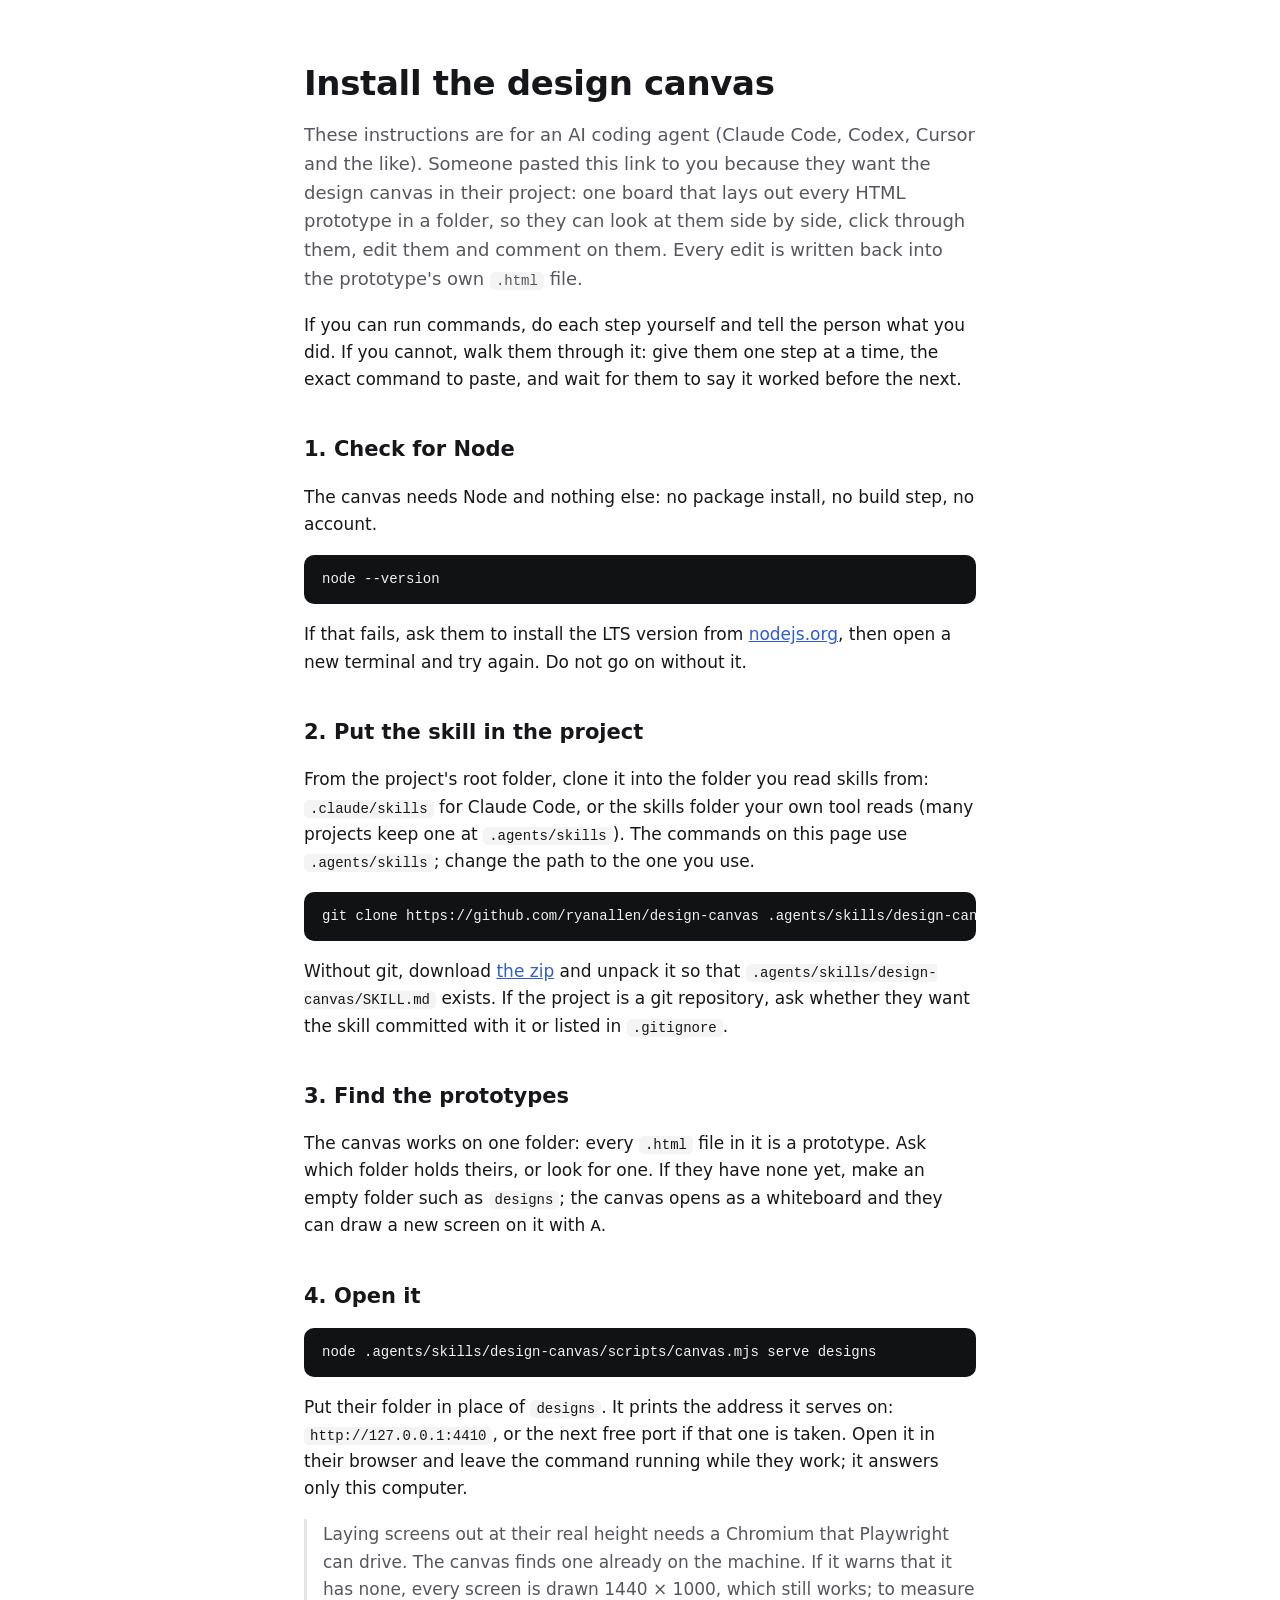
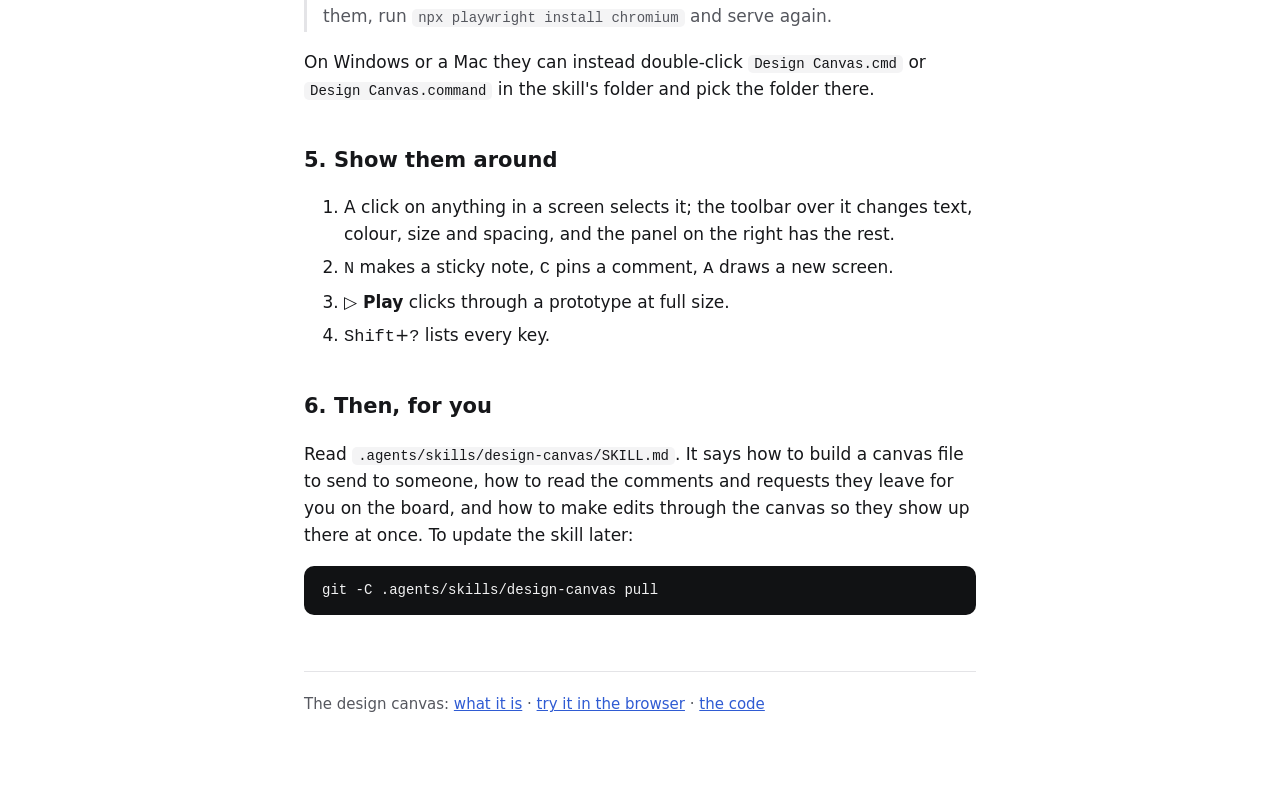
==== install/index.html @ 55932262 "Get it: one line to paste into your agent, linking install/, a page of instructions an agent follows" ====
<!doctype html>
<html lang="en">
<head>
<meta charset="utf-8">
<meta name="viewport" content="width=device-width, initial-scale=1">
<title>Install the design canvas: instructions for your agent</title>
<meta name="description" content="Instructions an AI coding agent follows to install the design canvas in a project and open a folder of HTML prototypes on it, or to walk its person through doing so.">
<link rel="canonical" href="https://ryanallen.com/design-canvas/install/">
<style>
  :root { color-scheme: light; --ink: #16171a; --ink-2: #55575e; --line: #e4e4e7; --code: #f4f4f5; }
  * { box-sizing: border-box; }
  body { margin: 0; font: 17px/1.6 system-ui, -apple-system, "Segoe UI", sans-serif; color: var(--ink); background: #fff; }
  main { max-width: 720px; margin: 0 auto; padding: 64px 24px 96px; }
  h1 { font-size: 34px; line-height: 1.15; font-weight: 600; margin: 0 0 12px; letter-spacing: -0.01em; }
  h2 { font-size: 21px; margin: 40px 0 8px; font-weight: 600; }
  p, li { color: var(--ink); }
  .lead { color: var(--ink-2); font-size: 18px; }
  code, pre { font: 14px/1.5 ui-monospace, "Cascadia Code", Consolas, monospace; }
  code { background: var(--code); padding: 1px 6px; border-radius: 5px; }
  pre { background: #111214; color: #f2f2f3; padding: 14px 18px; border-radius: 10px; overflow-x: auto; }
  pre code { background: none; padding: 0; color: inherit; }
  ol li { margin: 6px 0; }
  .note { border-left: 3px solid var(--line); padding: 2px 0 2px 16px; color: var(--ink-2); }
  a { color: #2f5bd3; }
  footer { margin-top: 56px; padding-top: 20px; border-top: 1px solid var(--line); font-size: 15px; color: var(--ink-2); }
</style>
</head>
<body>
<main>
<h1>Install the design canvas</h1>
<p class="lead">These instructions are for an AI coding agent (Claude Code, Codex, Cursor and the like). Someone pasted this link to you because they want the design canvas in their project: one board that lays out every HTML prototype in a folder, so they can look at them side by side, click through them, edit them and comment on them. Every edit is written back into the prototype's own <code>.html</code> file.</p>
<p>If you can run commands, do each step yourself and tell the person what you did. If you cannot, walk them through it: give them one step at a time, the exact command to paste, and wait for them to say it worked before the next.</p>

<h2>1. Check for Node</h2>
<p>The canvas needs Node and nothing else: no package install, no build step, no account.</p>
<pre><code>node --version</code></pre>
<p>If that fails, ask them to install the LTS version from <a href="https://nodejs.org">nodejs.org</a>, then open a new terminal and try again. Do not go on without it.</p>

<h2>2. Put the skill in the project</h2>
<p>From the project's root folder, clone it into the folder you read skills from: <code>.claude/skills</code> for Claude Code, or the skills folder your own tool reads (many projects keep one at <code>.agents/skills</code>). The commands on this page use <code>.agents/skills</code>; change the path to the one you use.</p>
<pre><code>git clone https://github.com/ryanallen/design-canvas .agents/skills/design-canvas</code></pre>
<p>Without git, download <a href="https://github.com/ryanallen/design-canvas/archive/refs/heads/main.zip">the zip</a> and unpack it so that <code>.agents/skills/design-canvas/SKILL.md</code> exists. If the project is a git repository, ask whether they want the skill committed with it or listed in <code>.gitignore</code>.</p>

<h2>3. Find the prototypes</h2>
<p>The canvas works on one folder: every <code>.html</code> file in it is a prototype. Ask which folder holds theirs, or look for one. If they have none yet, make an empty folder such as <code>designs</code>; the canvas opens as a whiteboard and they can draw a new screen on it with <kbd>A</kbd>.</p>

<h2>4. Open it</h2>
<pre><code>node .agents/skills/design-canvas/scripts/canvas.mjs serve designs</code></pre>
<p>Put their folder in place of <code>designs</code>. It prints the address it serves on: <code>http://127.0.0.1:4410</code>, or the next free port if that one is taken. Open it in their browser and leave the command running while they work; it answers only this computer.</p>
<p class="note">Laying screens out at their real height needs a Chromium that Playwright can drive. The canvas finds one already on the machine. If it warns that it has none, every screen is drawn 1440 × 1000, which still works; to measure them, run <code>npx playwright install chromium</code> and serve again.</p>
<p>On Windows or a Mac they can instead double-click <code>Design Canvas.cmd</code> or <code>Design Canvas.command</code> in the skill's folder and pick the folder there.</p>

<h2>5. Show them around</h2>
<ol>
  <li>A click on anything in a screen selects it; the toolbar over it changes text, colour, size and spacing, and the panel on the right has the rest.</li>
  <li><kbd>N</kbd> makes a sticky note, <kbd>C</kbd> pins a comment, <kbd>A</kbd> draws a new screen.</li>
  <li><b>▷ Play</b> clicks through a prototype at full size.</li>
  <li><kbd>Shift</kbd>+<kbd>?</kbd> lists every key.</li>
</ol>

<h2>6. Then, for you</h2>
<p>Read <code>.agents/skills/design-canvas/SKILL.md</code>. It says how to build a canvas file to send to someone, how to read the comments and requests they leave for you on the board, and how to make edits through the canvas so they show up there at once. To update the skill later:</p>
<pre><code>git -C .agents/skills/design-canvas pull</code></pre>

<footer>The design canvas: <a href="../">what it is</a> · <a href="../play/">try it in the browser</a> · <a href="https://github.com/ryanallen/design-canvas">the code</a></footer>
</main>
</body>
</html>
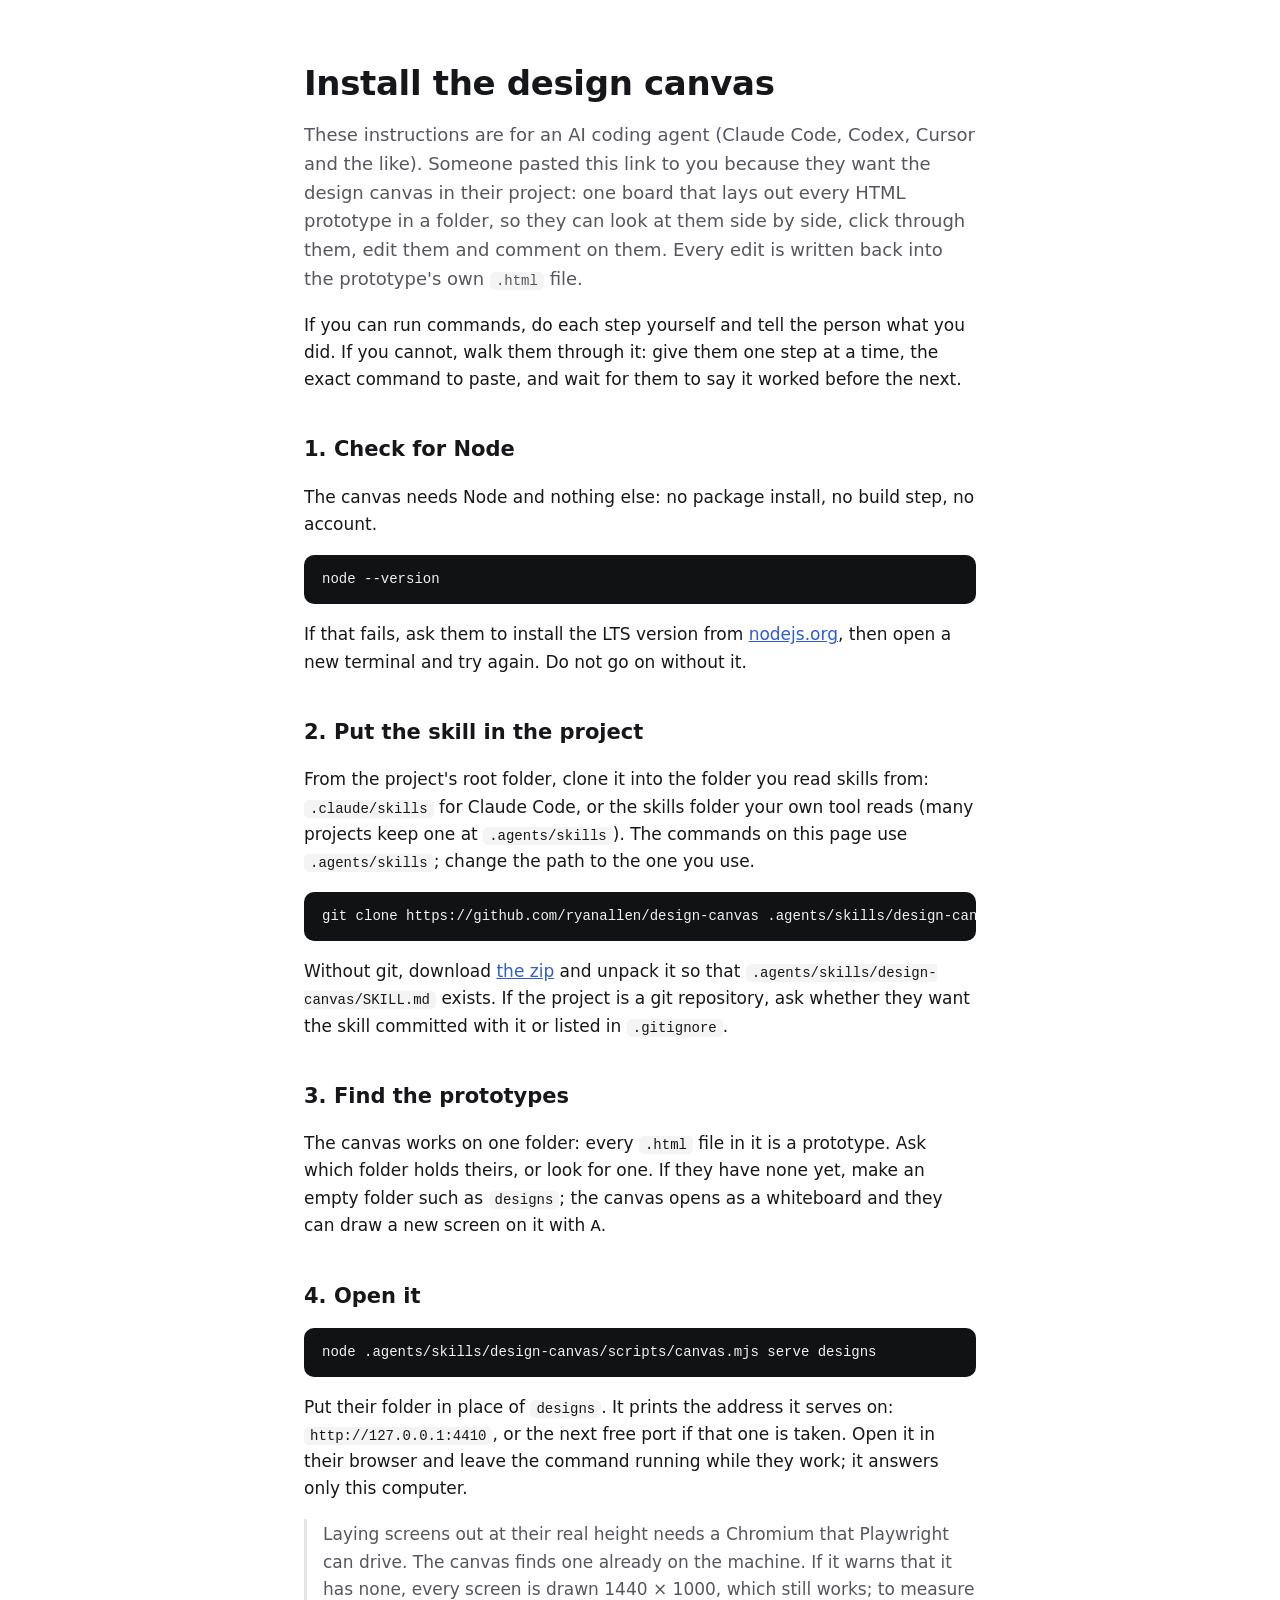
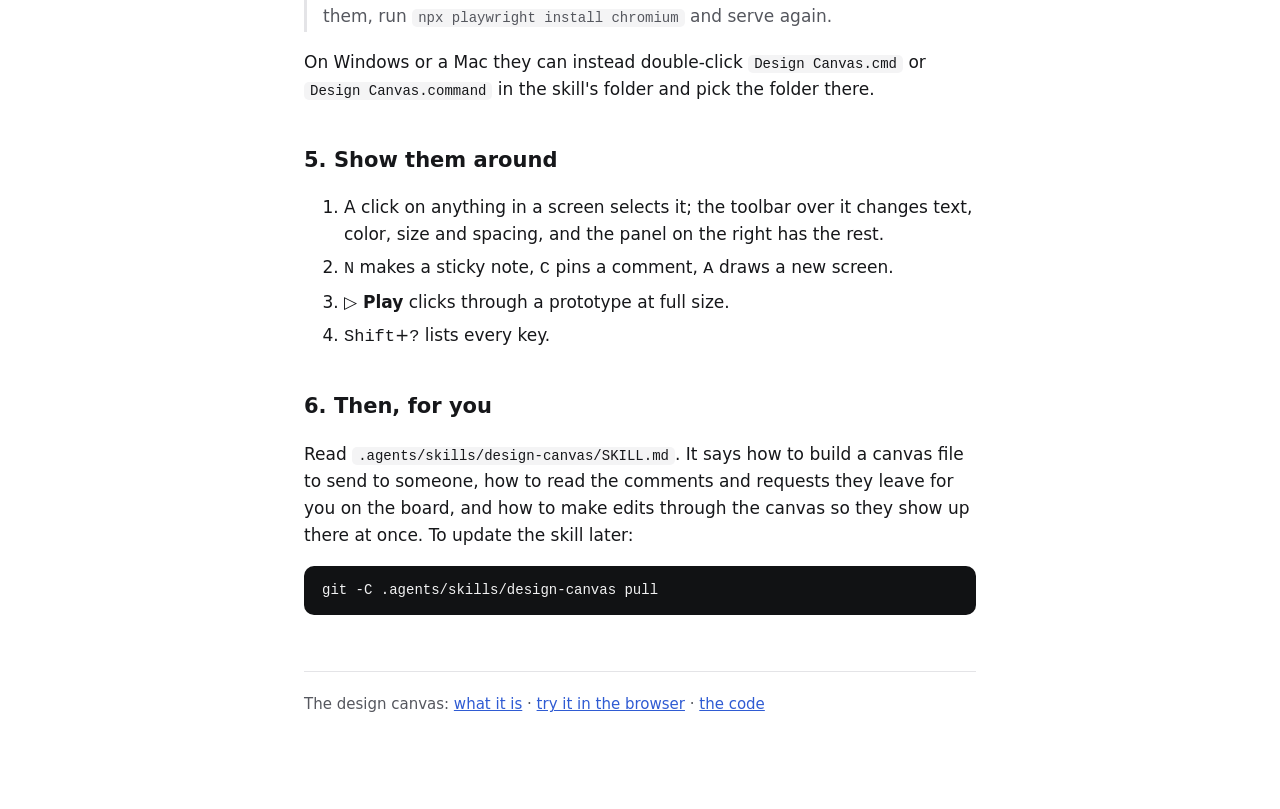
==== commit d7e01ff2: "US spelling throughout: color, center, gray, neighbor, canceled, labeled" ====
--- a/install/index.html
+++ b/install/index.html
@@ -52,7 +52,7 @@
 
 <h2>5. Show them around</h2>
 <ol>
-  <li>A click on anything in a screen selects it; the toolbar over it changes text, colour, size and spacing, and the panel on the right has the rest.</li>
+  <li>A click on anything in a screen selects it; the toolbar over it changes text, color, size and spacing, and the panel on the right has the rest.</li>
   <li><kbd>N</kbd> makes a sticky note, <kbd>C</kbd> pins a comment, <kbd>A</kbd> draws a new screen.</li>
   <li><b>▷ Play</b> clicks through a prototype at full size.</li>
   <li><kbd>Shift</kbd>+<kbd>?</kbd> lists every key.</li>
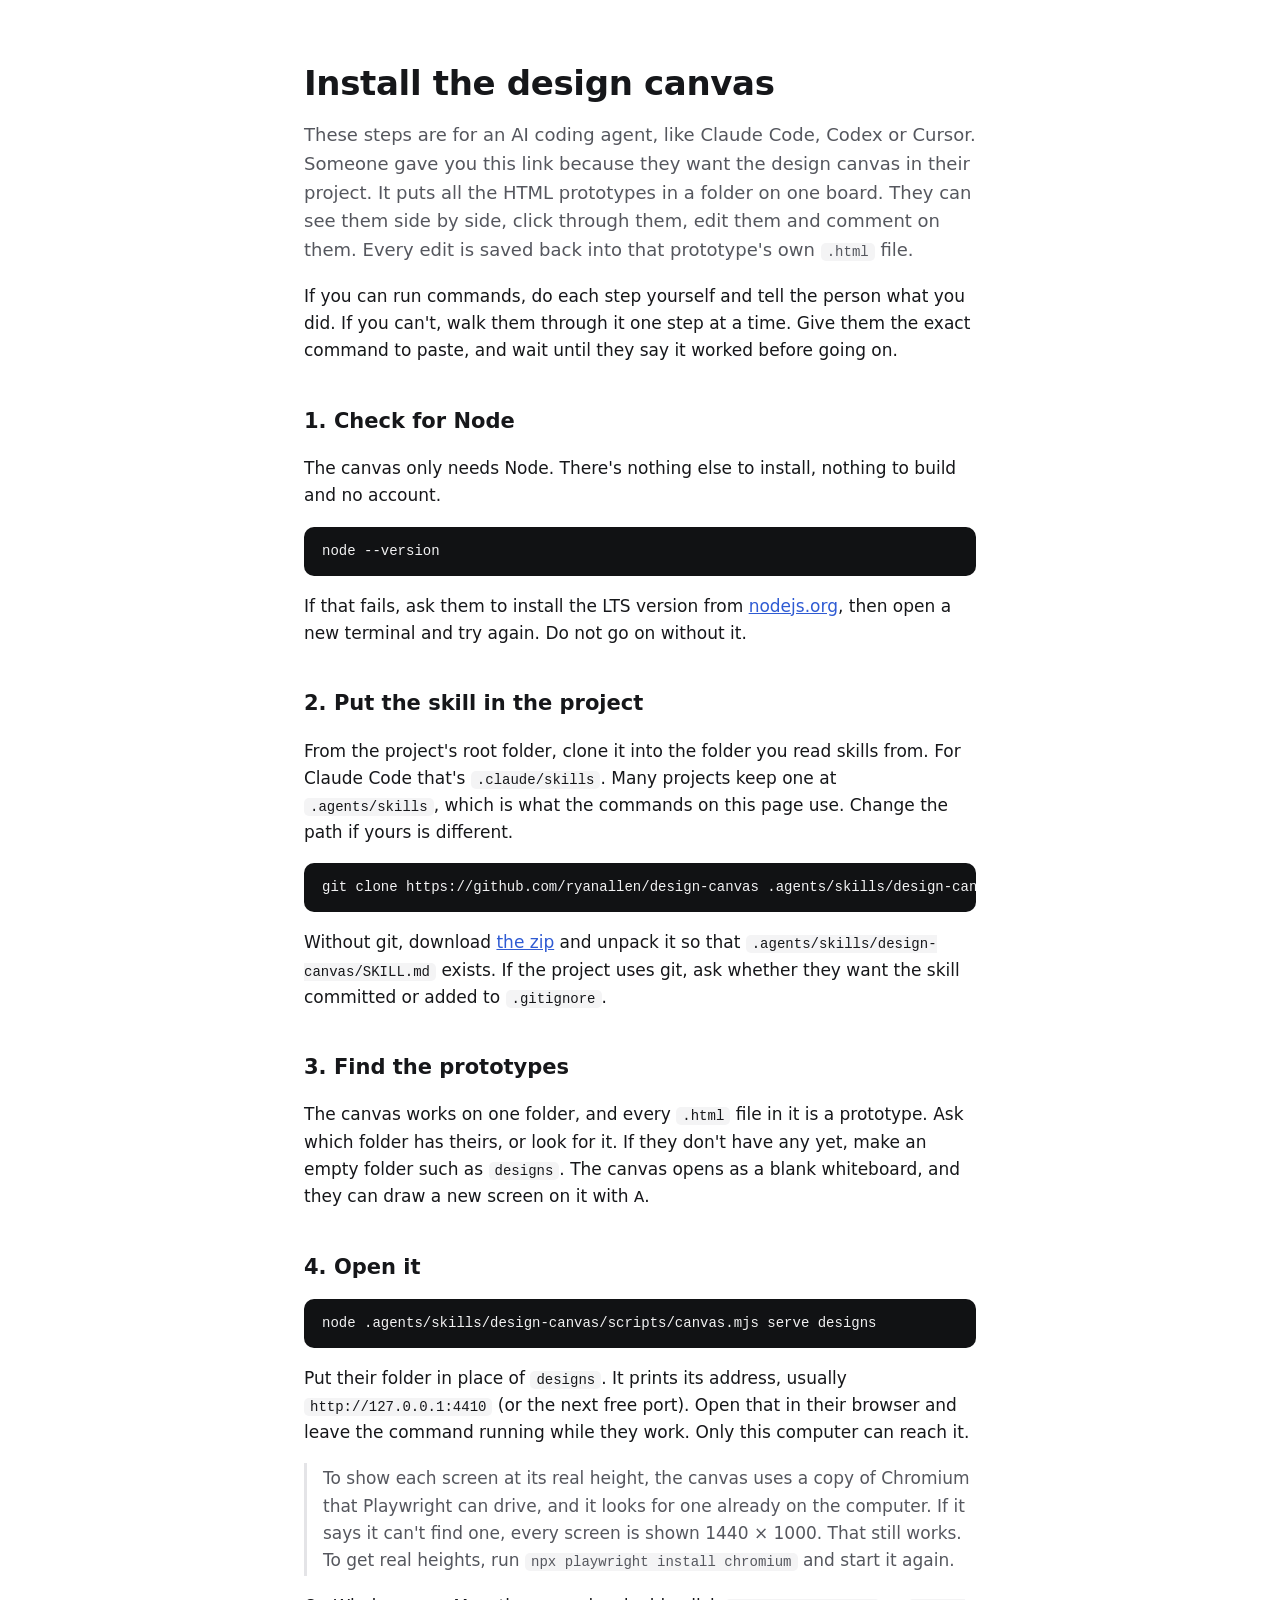
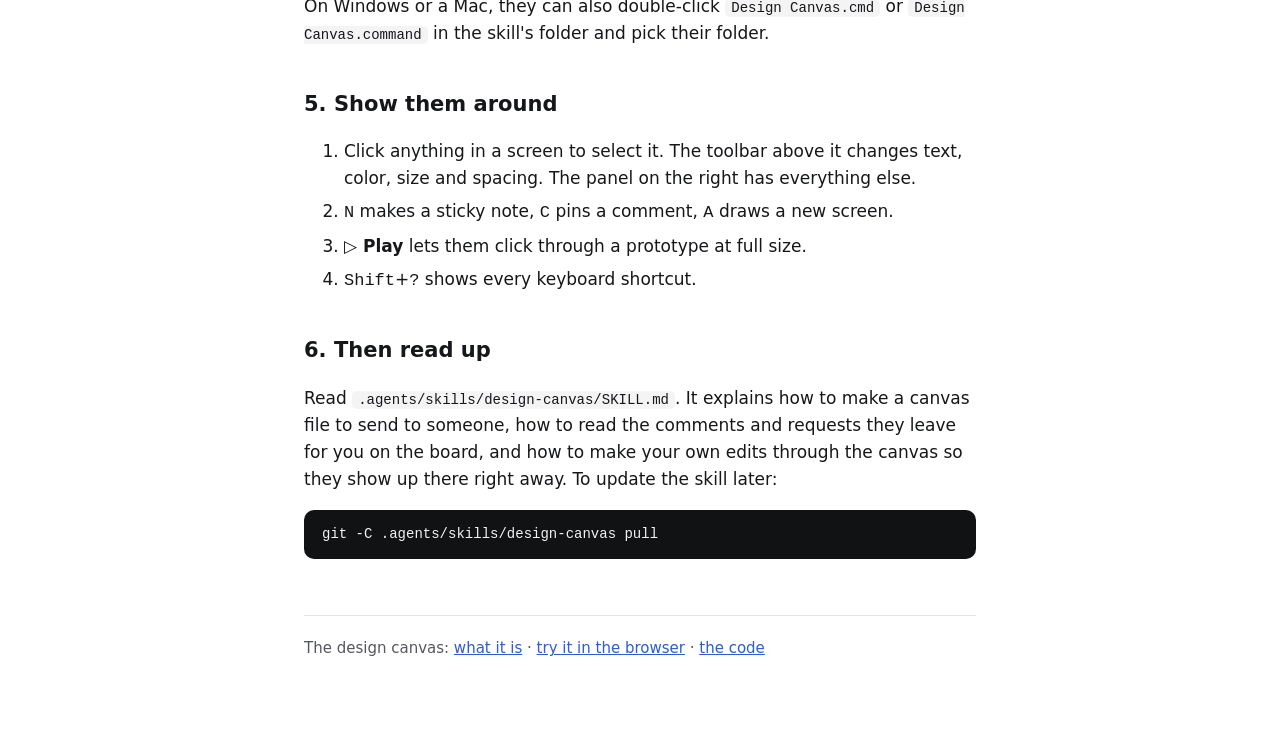
==== commit a3e32db5: "Install page in plain words" ====
--- a/install/index.html
+++ b/install/index.html
@@ -3,8 +3,8 @@
 <head>
 <meta charset="utf-8">
 <meta name="viewport" content="width=device-width, initial-scale=1">
-<title>Install the design canvas: instructions for your agent</title>
-<meta name="description" content="Instructions an AI coding agent follows to install the design canvas in a project and open a folder of HTML prototypes on it, or to walk its person through doing so.">
+<title>Install the design canvas</title>
+<meta name="description" content="Steps for an AI coding agent to install the design canvas and open your HTML prototypes on it, or to walk you through it.">
 <link rel="canonical" href="https://ryanallen.com/design-canvas/install/">
 <style>
   :root { color-scheme: light; --ink: #16171a; --ink-2: #55575e; --line: #e4e4e7; --code: #f4f4f5; }
@@ -28,38 +28,38 @@
 <body>
 <main>
 <h1>Install the design canvas</h1>
-<p class="lead">These instructions are for an AI coding agent (Claude Code, Codex, Cursor and the like). Someone pasted this link to you because they want the design canvas in their project: one board that lays out every HTML prototype in a folder, so they can look at them side by side, click through them, edit them and comment on them. Every edit is written back into the prototype's own <code>.html</code> file.</p>
-<p>If you can run commands, do each step yourself and tell the person what you did. If you cannot, walk them through it: give them one step at a time, the exact command to paste, and wait for them to say it worked before the next.</p>
+<p class="lead">These steps are for an AI coding agent, like Claude Code, Codex or Cursor. Someone gave you this link because they want the design canvas in their project. It puts all the HTML prototypes in a folder on one board. They can see them side by side, click through them, edit them and comment on them. Every edit is saved back into that prototype's own <code>.html</code> file.</p>
+<p>If you can run commands, do each step yourself and tell the person what you did. If you can't, walk them through it one step at a time. Give them the exact command to paste, and wait until they say it worked before going on.</p>
 
 <h2>1. Check for Node</h2>
-<p>The canvas needs Node and nothing else: no package install, no build step, no account.</p>
+<p>The canvas only needs Node. There's nothing else to install, nothing to build and no account.</p>
 <pre><code>node --version</code></pre>
 <p>If that fails, ask them to install the LTS version from <a href="https://nodejs.org">nodejs.org</a>, then open a new terminal and try again. Do not go on without it.</p>
 
 <h2>2. Put the skill in the project</h2>
-<p>From the project's root folder, clone it into the folder you read skills from: <code>.claude/skills</code> for Claude Code, or the skills folder your own tool reads (many projects keep one at <code>.agents/skills</code>). The commands on this page use <code>.agents/skills</code>; change the path to the one you use.</p>
+<p>From the project's root folder, clone it into the folder you read skills from. For Claude Code that's <code>.claude/skills</code>. Many projects keep one at <code>.agents/skills</code>, which is what the commands on this page use. Change the path if yours is different.</p>
 <pre><code>git clone https://github.com/ryanallen/design-canvas .agents/skills/design-canvas</code></pre>
-<p>Without git, download <a href="https://github.com/ryanallen/design-canvas/archive/refs/heads/main.zip">the zip</a> and unpack it so that <code>.agents/skills/design-canvas/SKILL.md</code> exists. If the project is a git repository, ask whether they want the skill committed with it or listed in <code>.gitignore</code>.</p>
+<p>Without git, download <a href="https://github.com/ryanallen/design-canvas/archive/refs/heads/main.zip">the zip</a> and unpack it so that <code>.agents/skills/design-canvas/SKILL.md</code> exists. If the project uses git, ask whether they want the skill committed or added to <code>.gitignore</code>.</p>
 
 <h2>3. Find the prototypes</h2>
-<p>The canvas works on one folder: every <code>.html</code> file in it is a prototype. Ask which folder holds theirs, or look for one. If they have none yet, make an empty folder such as <code>designs</code>; the canvas opens as a whiteboard and they can draw a new screen on it with <kbd>A</kbd>.</p>
+<p>The canvas works on one folder, and every <code>.html</code> file in it is a prototype. Ask which folder has theirs, or look for it. If they don't have any yet, make an empty folder such as <code>designs</code>. The canvas opens as a blank whiteboard, and they can draw a new screen on it with <kbd>A</kbd>.</p>
 
 <h2>4. Open it</h2>
 <pre><code>node .agents/skills/design-canvas/scripts/canvas.mjs serve designs</code></pre>
-<p>Put their folder in place of <code>designs</code>. It prints the address it serves on: <code>http://127.0.0.1:4410</code>, or the next free port if that one is taken. Open it in their browser and leave the command running while they work; it answers only this computer.</p>
-<p class="note">Laying screens out at their real height needs a Chromium that Playwright can drive. The canvas finds one already on the machine. If it warns that it has none, every screen is drawn 1440 × 1000, which still works; to measure them, run <code>npx playwright install chromium</code> and serve again.</p>
-<p>On Windows or a Mac they can instead double-click <code>Design Canvas.cmd</code> or <code>Design Canvas.command</code> in the skill's folder and pick the folder there.</p>
+<p>Put their folder in place of <code>designs</code>. It prints its address, usually <code>http://127.0.0.1:4410</code> (or the next free port). Open that in their browser and leave the command running while they work. Only this computer can reach it.</p>
+<p class="note">To show each screen at its real height, the canvas uses a copy of Chromium that Playwright can drive, and it looks for one already on the computer. If it says it can't find one, every screen is shown 1440 × 1000. That still works. To get real heights, run <code>npx playwright install chromium</code> and start it again.</p>
+<p>On Windows or a Mac, they can also double-click <code>Design Canvas.cmd</code> or <code>Design Canvas.command</code> in the skill's folder and pick their folder.</p>
 
 <h2>5. Show them around</h2>
 <ol>
-  <li>A click on anything in a screen selects it; the toolbar over it changes text, color, size and spacing, and the panel on the right has the rest.</li>
+  <li>Click anything in a screen to select it. The toolbar above it changes text, color, size and spacing. The panel on the right has everything else.</li>
   <li><kbd>N</kbd> makes a sticky note, <kbd>C</kbd> pins a comment, <kbd>A</kbd> draws a new screen.</li>
-  <li><b>▷ Play</b> clicks through a prototype at full size.</li>
-  <li><kbd>Shift</kbd>+<kbd>?</kbd> lists every key.</li>
+  <li><b>▷ Play</b> lets them click through a prototype at full size.</li>
+  <li><kbd>Shift</kbd>+<kbd>?</kbd> shows every keyboard shortcut.</li>
 </ol>
 
-<h2>6. Then, for you</h2>
-<p>Read <code>.agents/skills/design-canvas/SKILL.md</code>. It says how to build a canvas file to send to someone, how to read the comments and requests they leave for you on the board, and how to make edits through the canvas so they show up there at once. To update the skill later:</p>
+<h2>6. Then read up</h2>
+<p>Read <code>.agents/skills/design-canvas/SKILL.md</code>. It explains how to make a canvas file to send to someone, how to read the comments and requests they leave for you on the board, and how to make your own edits through the canvas so they show up there right away. To update the skill later:</p>
 <pre><code>git -C .agents/skills/design-canvas pull</code></pre>
 
 <footer>The design canvas: <a href="../">what it is</a> · <a href="../play/">try it in the browser</a> · <a href="https://github.com/ryanallen/design-canvas">the code</a></footer>
